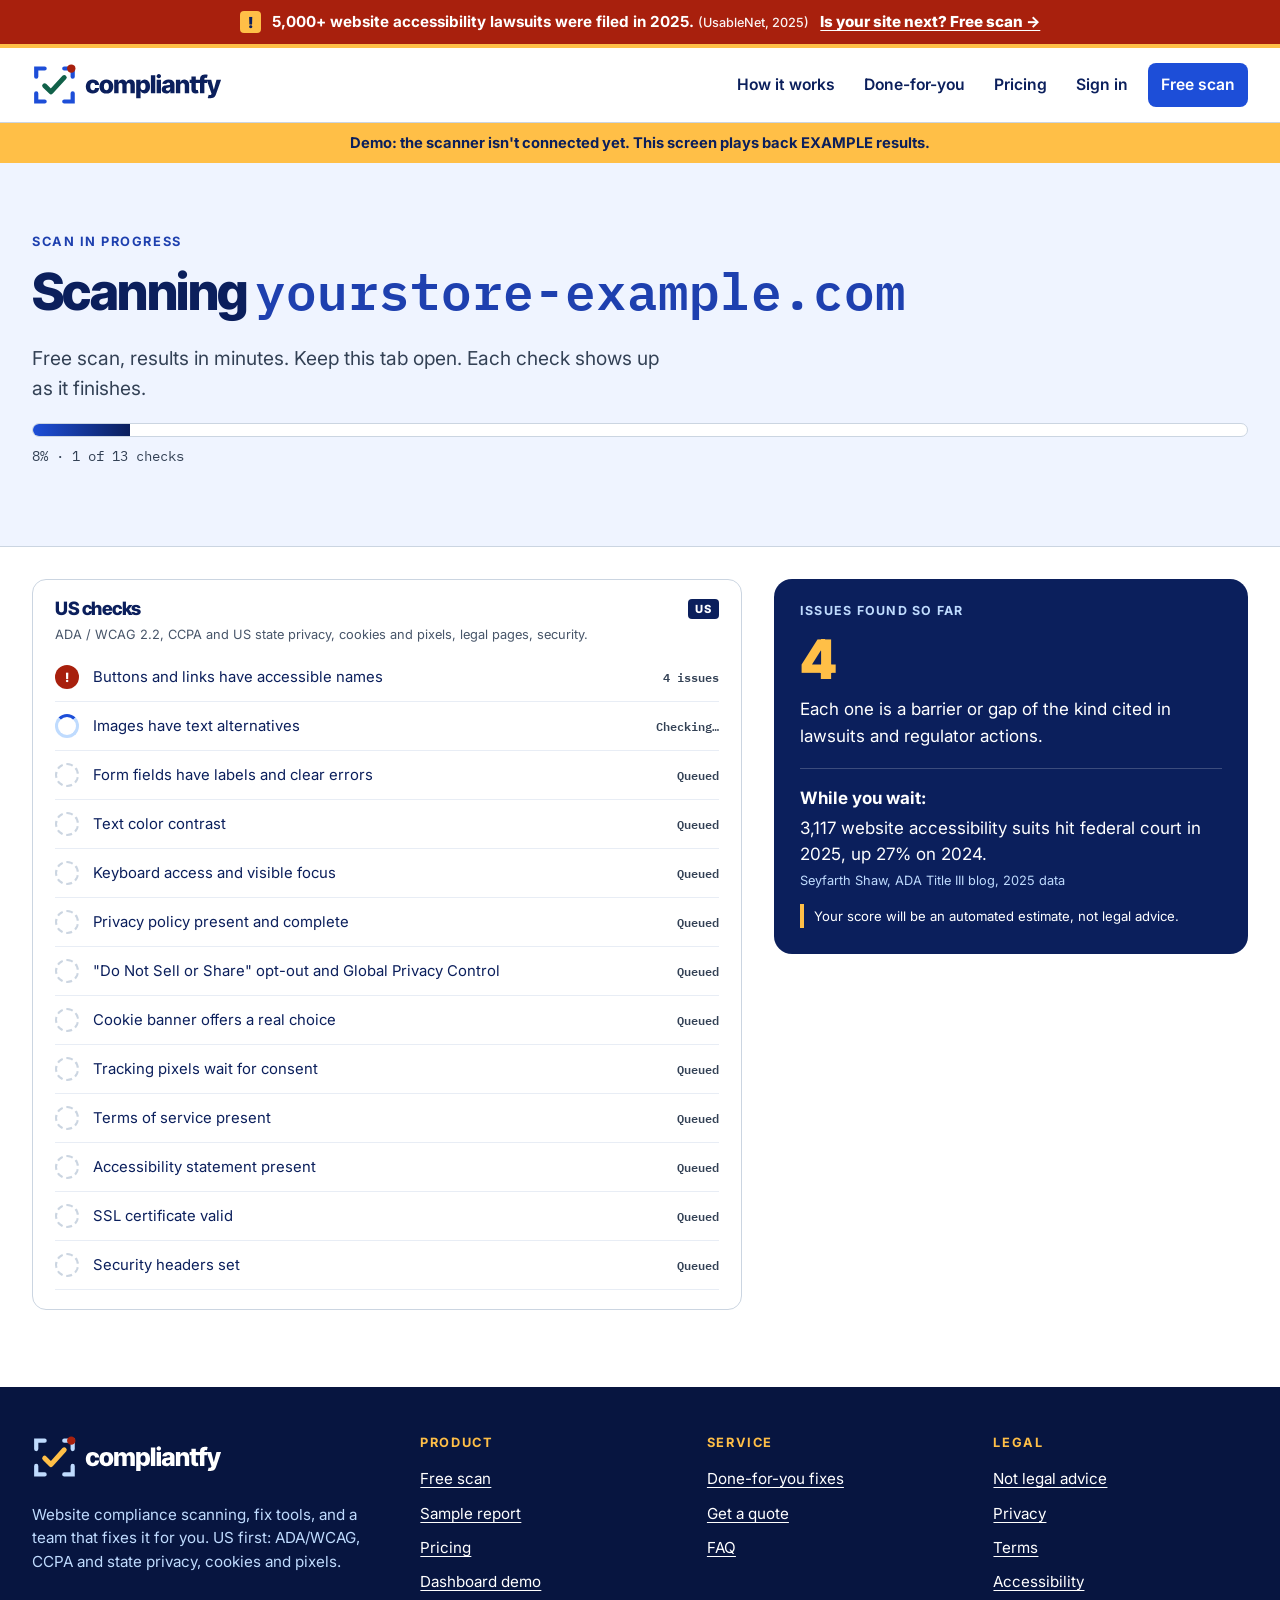
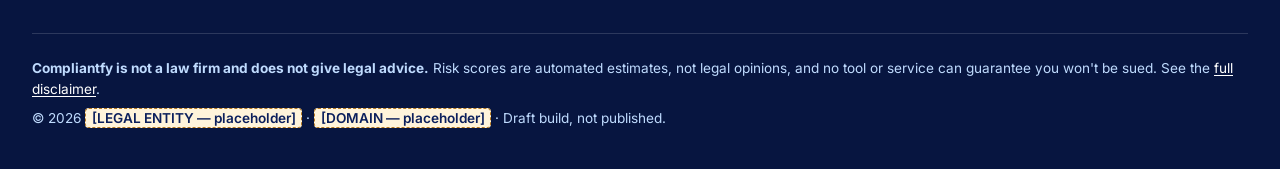
==== scan.html @ 64c3ef95 "Compliantfy preview (noindex draft)" ====
<!doctype html>
<html lang="en"><head>
<meta charset="utf-8"><meta name="viewport" content="width=device-width,initial-scale=1">
<title>Scanning your site · Compliantfy</title>
<meta name="description" content="Your free Compliantfy scan is running.">
<meta name="robots" content="noindex, nofollow"><!-- DRAFT: remove noindex at launch -->
<link rel="icon" href="favicon.svg" type="image/svg+xml"><link rel="icon" href="favicon.ico" sizes="32x32"><link rel="apple-touch-icon" href="assets/img/apple-touch-icon.png">
<meta name="theme-color" content="#0B1F5C">
<link rel="preload" href="assets/fonts/inter-var-latin.woff2" as="font" type="font/woff2" crossorigin>
<link rel="stylesheet" href="assets/css/site.css">
</head>
<body>
<a class="skip" href="#main">Skip to content</a>
<div class="ribbon" role="region" aria-label="Lawsuit alert"><div class="wrap"><span class="ic-alert" aria-hidden="true">!</span><span><strong>5,000+ website accessibility lawsuits were filed in 2025.</strong> <small>(UsableNet, 2025)</small></span><a href="index.html#scan">Is your site next? Free scan →</a></div></div>
<header class="site-header"><div class="wrap hdr">
<a class="brand" href="index.html"><img src="assets/img/logo.svg" alt="Compliantfy home" width="271" height="64"></a>
<button class="nav-toggle" type="button" aria-expanded="false" aria-controls="site-nav"><span class="burger" aria-hidden="true"></span>Menu</button>
<nav class="site-nav" id="site-nav" aria-label="Main"><ul><li><a href="index.html">How it works</a></li><li><a href="done-for-you.html">Done-for-you</a></li><li><a href="pricing.html">Pricing</a></li><li><a href="dashboard.html">Sign in</a></li><li class="cta"><a href="index.html#scan">Free scan</a></li></ul></nav>
</div></header>
<main id="main">
<div class="ex-bar">Demo: the scanner isn't connected yet. This screen plays back EXAMPLE results.</div>
<section class="phero"><div class="wrap">
<span class="eyebrow" id="scan-status">Scan in progress</span>
<h1 id="scan-h" style="font-size:clamp(2rem,1.3rem + 2.6vw,3.2rem)">Scanning <span class="mono" data-r="site" style="color:var(--blue-dark);letter-spacing:0;word-break:break-all">your site</span></h1>
<p class="lead">Free scan, results in minutes. Keep this tab open. Each check shows up as it finishes.</p>
<div class="progress" id="scan-bar" role="progressbar" aria-label="Scan progress" aria-valuemin="0" aria-valuemax="100" aria-valuenow="0"><i></i></div>
<p class="mono" id="scan-pct" style="font-size:.9rem;color:var(--slate)">0%</p>
<p class="vh" id="scan-live" aria-live="polite"></p>
</div></section>
<section class="section" style="padding-top:2rem"><div class="wrap scan-shell">
<div>
<div class="module scan-list" style="margin-top:0"><div class="module-hd"><h2>US checks</h2><span class="region">US</span></div>
<p class="cite" style="margin:.4rem 0 .6rem">ADA / WCAG 2.2, CCPA and US state privacy, cookies and pixels, legal pages, security.</p>
<ul class="runlist" id="us-checks"></ul></div>
<div class="module scan-list" id="eu-module" hidden><div class="module-hd"><h2>EU module</h2><span class="region">EU</span></div>
<p class="cite" style="margin:.4rem 0 .6rem">GDPR consent and notices, European Accessibility Act. Scored separately.</p>
<ul class="runlist" id="eu-checks"></ul></div>
<div class="ok-box" id="scan-done" hidden style="margin-top:1.5rem"><h2 style="font-size:1.4rem;margin:0 0 .4rem">Your report is ready.</h2><p style="margin:0 0 1rem">See your risk score, every issue, and your two ways to fix it.</p><a class="btn btn-danger" href="report.html">View my report</a></div>
</div>
<aside class="side-card" aria-labelledby="found-h">
<h2 id="found-h" class="mini-h" style="color:var(--sky)">Issues found so far</h2>
<div class="big" id="scan-found">0</div>
<p style="margin:.6rem 0 1.2rem">Each one is a barrier or gap of the kind cited in lawsuits and regulator actions.</p>
<hr style="border:0;border-top:1px solid #ffffff33">
<p style="font-weight:700;margin:1rem 0 .2rem">While you wait:</p>
<p style="margin:0 0 .3rem">3,117 website accessibility suits hit federal court in 2025, up 27% on 2024.</p>
<cite class="cite">Seyfarth Shaw, ADA Title III blog, 2025 data</cite>
<p class="disc" style="color:#fff">Your score will be an automated estimate, not legal advice.</p>
</aside>
</div></section>
</main>
<footer class="site-footer"><div class="wrap">
<div class="ft">
<div><img src="assets/img/logo-reverse.svg" alt="Compliantfy" width="190" height="45"><p style="margin-top:1rem">Website compliance scanning, fix tools, and a team that fixes it for you. US first: ADA/WCAG, CCPA and state privacy, cookies and pixels.</p></div>
<div><h2>Product</h2><ul><li><a href="index.html#scan">Free scan</a></li><li><a href="report.html">Sample report</a></li><li><a href="pricing.html">Pricing</a></li><li><a href="dashboard.html">Dashboard demo</a></li></ul></div>
<div><h2>Service</h2><ul><li><a href="done-for-you.html">Done-for-you fixes</a></li><li><a href="quote.html">Get a quote</a></li><li><a href="index.html#faq">FAQ</a></li></ul></div>
<div><h2>Legal</h2><ul><li><a href="disclaimer.html">Not legal advice</a></li><li><a href="privacy.html">Privacy</a></li><li><a href="terms.html">Terms</a></li><li><a href="accessibility.html">Accessibility</a></li></ul></div>
</div>
<div class="ft-legal">
<p><strong>Compliantfy is not a law firm and does not give legal advice.</strong> Risk scores are automated estimates, not legal opinions, and no tool or service can guarantee you won't be sued. See the <a href="disclaimer.html">full disclaimer</a>.</p>
<p>© 2026 <span class="ph">[LEGAL ENTITY — placeholder]</span> · <span class="ph">[DOMAIN — placeholder]</span> · Draft build, not published.</p>
</div></div></footer>
<script src="assets/js/site.js" defer></script>
<script src="data/sample-results.js"></script><script src="assets/js/results.js"></script>
<script>CF.load().then(function(r){r=JSON.parse(JSON.stringify(r));document.querySelectorAll('[data-r=site]').forEach(function(e){e.textContent=CF.site(r);});CF.demoScan(r,{eu:CF.euOn()});});</script>
</body></html>
---- assets/css/site.css ----
/* Compliantfy site styles. Draft v0.1. Fonts self-hosted (SIL OFL 1.1). No external requests. */
@font-face{font-family:"Inter";src:url("../fonts/inter-var-latin.woff2") format("woff2");font-weight:100 900;font-display:swap}
@font-face{font-family:"Inter Tight";src:url("../fonts/intertight-var-latin.woff2") format("woff2");font-weight:100 900;font-display:swap}
@font-face{font-family:"IBM Plex Mono";src:url("../fonts/ibmplexmono-regular-latin.woff2") format("woff2");font-weight:400;font-display:swap}
@font-face{font-family:"IBM Plex Mono";src:url("../fonts/ibmplexmono-semibold-latin.woff2") format("woff2");font-weight:600 700;font-display:swap}
:root{
  --navy:#0B1F5C;--deep:#071540;--blue:#1D4ED8;--blue-dark:#1E40AF;--tint:#EFF4FF;--sky:#BFDBFE;
  --red:#A8200D;--red-dark:#861a0a;--red-tint:#FDECEA;--amber:#FFBF47;--amber-tint:#FFF4DB;--green:#116149;--green-tint:#E7F4EC;
  --slate:#334155;--muted:#475569;--line:#CBD5E1;--soft:#F1F5F9;--white:#fff;
  --head:"Inter Tight","Inter",system-ui,-apple-system,"Segoe UI",Roboto,Arial,sans-serif;
  --body:"Inter",system-ui,-apple-system,"Segoe UI",Roboto,Arial,sans-serif;
  --mono:"IBM Plex Mono",ui-monospace,SFMono-Regular,Menlo,monospace;
  --r:14px;--maxw:80rem;
}
*,*::before,*::after{box-sizing:border-box}
html{-webkit-text-size-adjust:100%;scroll-behavior:smooth}
body{margin:0;font-family:var(--body);font-size:1.0625rem;line-height:1.55;color:var(--navy);background:#fff}
img,svg{max-width:100%;height:auto}
h1,h2,h3,h4{font-family:var(--head);font-weight:800;line-height:1.08;letter-spacing:-.03em;margin:0 0 .5em;color:inherit}
h1{font-size:clamp(2.4rem,1.4rem + 4vw,4.4rem)}
h2{font-size:clamp(1.8rem,1.2rem + 2.2vw,3rem)}
h3{font-size:1.3rem;letter-spacing:-.015em}
p,ul,ol{margin:0 0 1em}
a{color:var(--blue-dark);text-underline-offset:.18em;text-decoration-thickness:.08em}
a:hover{color:var(--navy);text-decoration-thickness:.14em}
:focus-visible{outline:3px solid var(--amber);outline-offset:2px;box-shadow:0 0 0 6px var(--navy);border-radius:6px}
.skip{position:absolute;left:.5rem;top:-5rem;z-index:100;background:var(--navy);color:#fff;padding:.75rem 1rem;border-radius:8px;font-weight:700}
.skip:focus{top:.5rem;color:#fff}
.wrap{width:100%;max-width:var(--maxw);margin:0 auto;padding:0 2rem}
.narrow{max-width:48rem}
.vh{position:absolute!important;width:1px;height:1px;padding:0;margin:-1px;overflow:hidden;clip:rect(0 0 0 0);white-space:nowrap;border:0}
.mono{font-family:var(--mono)}
.eyebrow{display:inline-block;font:700 .8rem/1.2 var(--body);letter-spacing:.12em;text-transform:uppercase;color:var(--blue-dark);margin-bottom:.8rem}
.lead{font-size:1.2rem;color:var(--slate);max-width:40rem}
.cite,cite{display:block;font-style:normal;font-size:.8rem;line-height:1.4;color:var(--muted)}
.ex-badge{display:inline-block;background:var(--amber);color:var(--navy);font:800 .7rem/1 var(--body);letter-spacing:.08em;padding:.3rem .5rem;border-radius:4px;text-transform:uppercase;vertical-align:middle}
.ph{background:var(--amber-tint);border:1px dashed #b7791f;color:var(--navy);padding:.05rem .35rem;border-radius:4px;font-weight:600}
.disc{font-size:.82rem;color:var(--slate);border-left:4px solid var(--amber);padding:.1rem 0 .1rem .65rem;margin:.9rem 0 0}
.ic-alert{display:inline-grid;place-items:center;width:1.4em;height:1.4em;border-radius:4px;background:var(--amber);color:var(--navy);font-weight:900;font-family:var(--head);flex:none}
/* Ribbon */
.ribbon{background:var(--red);color:#fff;border-bottom:4px solid var(--amber)}
.ribbon .wrap{display:flex;align-items:center;justify-content:center;gap:.7rem;min-height:44px;padding-top:.45rem;padding-bottom:.45rem;font-weight:600;font-size:.95rem;text-align:center;flex-wrap:wrap}
.ribbon a{color:#fff;font-weight:800}
.ribbon a:hover{color:var(--amber)}
.ribbon small{opacity:.95;font-weight:500}
/* Header (not sticky: never obscures focus, WCAG 2.4.11) */
.site-header{background:#fff;border-bottom:1px solid var(--line)}
.hdr{display:flex;align-items:center;justify-content:space-between;gap:1rem;min-height:74px;flex-wrap:wrap}
.brand{display:inline-flex;align-items:center;min-height:44px}
.brand img{display:block;width:190px;height:auto}
.nav-toggle{display:none}
.site-nav ul{display:flex;align-items:center;gap:.2rem;list-style:none;margin:0;padding:0}
.site-nav a{display:inline-flex;align-items:center;min-height:44px;padding:.5rem .8rem;border-radius:8px;color:var(--navy);text-decoration:none;font-weight:600;font-size:.98rem}
.site-nav a:hover{background:var(--tint)}
.site-nav a[aria-current="page"]{text-decoration:underline;text-decoration-thickness:3px;text-underline-offset:.4em;color:var(--blue-dark)}
.site-nav .cta a{background:var(--blue);color:#fff;margin-left:.3rem}
.site-nav .cta a:hover{background:var(--blue-dark)}
/* Buttons */
.btn{display:inline-flex;align-items:center;justify-content:center;gap:.5rem;min-height:48px;padding:.75rem 1.3rem;border-radius:10px;font:700 1.02rem/1.2 var(--body);text-decoration:none;border:2px solid transparent;cursor:pointer}
.btn-primary{background:var(--blue);color:#fff}.btn-primary:hover{background:var(--blue-dark);color:#fff}
.btn-danger{background:var(--red);color:#fff}.btn-danger:hover{background:var(--red-dark);color:#fff}
.btn-dark{background:var(--navy);color:#fff}.btn-dark:hover{background:var(--deep);color:#fff}
.btn-outline{background:#fff;color:var(--blue-dark);border-color:var(--blue)}.btn-outline:hover{background:var(--tint);color:var(--navy)}
.btn-light{background:#fff;color:var(--navy)}.btn-light:hover{background:var(--sky);color:var(--navy)}
.btn-ghost{background:transparent;color:#fff;border-color:#fff}.btn-ghost:hover{background:#ffffff1f;color:#fff}
.btn[disabled],.btn[aria-disabled="true"]{opacity:.6;cursor:not-allowed}
.btn-row{display:flex;flex-wrap:wrap;gap:.75rem;margin-top:1.4rem}
/* Sections */
.section{padding:clamp(3rem,6vw,5.5rem) 0}
.section-tint{background:var(--tint)}.section-soft{background:var(--soft)}
.section-navy{background:var(--navy);color:#fff}.section-navy .eyebrow{color:var(--amber)}.section-navy .lead{color:var(--sky)}.section-navy cite,.section-navy .cite{color:var(--sky)}
.section-deep{background:var(--deep);color:#fff}
.sec-head{max-width:46rem;margin-bottom:2.2rem}
/* Hero */
.hero{background:radial-gradient(60rem 30rem at 85% 0%,#dbe6ff 0,transparent 60%),var(--tint);padding:clamp(2.5rem,5vw,4.5rem) 0 clamp(3rem,5vw,4.5rem)}
.hero-grid{display:grid;grid-template-columns:1fr 1.05fr;gap:3.5rem;align-items:center}
.pill{display:inline-flex;align-items:center;gap:.5rem;background:#fff;border:1px solid var(--line);border-radius:999px;padding:.35rem .9rem .35rem .4rem;font-size:.9rem;font-weight:600;color:var(--slate)}
.pill b{background:var(--red);color:#fff;border-radius:999px;padding:.12rem .6rem;font-size:.8rem}
.hero h1{margin:1.1rem 0 1.1rem}
.hl-red{color:var(--red)}
/* Scan form */
.scan-form{max-width:38rem}
.scan-box{display:flex;background:#fff;border:2px solid var(--navy);border-radius:14px;padding:.45rem;gap:.45rem;box-shadow:0 20px 40px -20px #0b1f5c55}
.scan-box:focus-within{border-color:var(--blue);box-shadow:0 0 0 4px var(--sky),0 20px 40px -20px #0b1f5c55}
.scan-box .pre{display:flex;align-items:center;padding-left:.8rem;color:var(--muted);font:600 1rem var(--mono)}
.scan-box input{flex:1;min-width:0;border:0;font:600 1.1rem var(--mono);color:var(--navy);padding:.85rem .3rem;background:transparent}
.scan-box input:focus{outline:none}
.scan-box input::placeholder{color:var(--muted)}
.scan-box .btn{min-height:52px}
.scan-meta{display:flex;flex-wrap:wrap;align-items:center;gap:.6rem 1.4rem;margin-top:.9rem;font-size:.95rem;color:var(--slate)}
.scan-meta strong{color:var(--navy)}
.field-err{color:var(--red);font-weight:700;margin:.5rem 0 0;font-size:.95rem}
.switch{display:inline-flex;align-items:center;gap:.6rem;cursor:pointer;font-weight:600;color:var(--navy);min-height:44px}
.switch input{appearance:none;-webkit-appearance:none;width:46px;height:26px;border-radius:999px;background:var(--line);border:2px solid var(--slate);position:relative;cursor:pointer;margin:0;flex:none}
.switch input::after{content:"";position:absolute;top:2px;left:2px;width:18px;height:18px;border-radius:50%;background:#fff;box-shadow:0 1px 2px #0005;transition:left .15s}
.switch input:checked{background:var(--blue);border-color:var(--blue-dark)}
.switch input:checked::after{left:22px}
.switch .tag{font:700 .7rem var(--body);background:var(--navy);color:#fff;padding:.15rem .4rem;border-radius:4px}
.checks{display:flex;flex-wrap:wrap;gap:.35rem 1rem;margin:1rem 0 0;padding:0;list-style:none;color:var(--slate);font-size:.92rem;font-weight:600}
.checks li::before{content:"✓ ";color:var(--green);font-weight:800}
/* App window (hero product preview) */
.app{background:#fff;border:1px solid var(--line);border-radius:18px;box-shadow:0 40px 80px -30px #0b1f5c66;overflow:hidden}
.app-bar{display:flex;align-items:center;gap:.4rem;padding:.7rem 1rem;border-bottom:1px solid var(--line);background:#f8fafc}
.app-bar .dot{width:11px;height:11px;border-radius:50%;background:var(--line)}
.app-bar .url{margin-left:.8rem;flex:1;min-width:0;overflow:hidden;text-overflow:ellipsis;white-space:nowrap;background:#fff;border:1px solid var(--line);border-radius:8px;padding:.3rem .7rem;font:500 .85rem var(--mono);color:var(--slate)}
.app-body{display:grid;grid-template-columns:.9fr 1.1fr}
.app-col{padding:1.4rem}
.app-col+.app-col{border-left:1px solid var(--line)}
.app h2.mini-h,.mini-h{font:700 .78rem/1.2 var(--body);text-transform:uppercase;letter-spacing:.1em;color:var(--slate);margin:0 0 .8rem}
.ring{position:relative;width:170px;margin:0 auto}
.ring .n{position:absolute;inset:0;display:flex;flex-direction:column;align-items:center;justify-content:center;font:800 3rem/1 var(--head);color:var(--red)}
.ring .n small{font:600 .85rem var(--body);color:var(--slate);margin-top:.3rem}
.lvl{display:inline-block;font-weight:800;border-radius:999px;padding:.25rem .8rem;font-size:.85rem;border:1px solid}
.lvl-critical,.lvl-high{background:var(--red-tint);color:var(--red);border-color:var(--red)}
.lvl-elevated{background:var(--amber-tint);color:#7a4b00;border-color:#b7791f}
.lvl-low{background:var(--green-tint);color:var(--green);border-color:var(--green)}
.cats{margin:1rem 0 0;padding:0;list-style:none;font-size:.9rem}
.cats li{display:flex;justify-content:space-between;gap:.5rem;padding:.4rem 0;border-bottom:1px dashed var(--line)}
.cats b{color:var(--red)}.cats b.ok{color:var(--green)}.cats b.warn{color:#7a4b00}
.runlist{list-style:none;margin:0;padding:0}
.runlist li{display:grid;grid-template-columns:28px 1fr auto;gap:.6rem;align-items:center;padding:.55rem 0;border-bottom:1px solid #e8edf5;font-size:.93rem}
.st{width:24px;height:24px;border-radius:50%;display:grid;place-items:center;font:800 .8rem var(--head);color:#fff}
.st-fail{background:var(--red)}.st-pass{background:var(--green)}.st-warn{background:var(--amber);color:var(--navy)}
.st-queued{background:#fff;border:2px dashed var(--line)}
.st-running{background:#fff;border:3px solid var(--sky);border-top-color:var(--blue);animation:spin 1s linear infinite}
.st-skipped{background:var(--soft);color:var(--muted);border:1px solid var(--line)}
@keyframes spin{to{transform:rotate(360deg)}}
.tag-std{font:600 .72rem var(--mono);color:var(--slate);white-space:nowrap}
.why{margin-top:1rem;background:var(--tint);border-left:4px solid var(--red);border-radius:8px;padding:.8rem 1rem;font-size:.9rem}
.why b{display:block;color:var(--red)}
.paths{display:grid;grid-template-columns:1fr 1fr;border-top:1px solid var(--line)}
.paths a{padding:1rem 1.2rem;text-decoration:none;font-weight:700;display:flex;justify-content:space-between;min-height:48px;align-items:center}
.paths a:first-child{color:var(--blue-dark);border-right:1px solid var(--line)}
.paths a:last-child{background:var(--navy);color:#fff}
.paths a:hover{text-decoration:underline}
/* Red stat band (A) */
.redband{background:var(--red);color:#fff;border-top:6px solid var(--amber)}
.redband .wrap{display:grid;grid-template-columns:1.35fr 1fr 1fr;gap:0;align-items:stretch}
.rb{padding:2.2rem 2rem 2.2rem 0}
.rb+.rb{padding-left:2rem;border-left:2px solid #ffffff59}
.rb .big{display:block;font:900 clamp(4.5rem,3rem + 6vw,8.5rem)/.9 var(--head);letter-spacing:-.05em}
.rb .num{display:block;font:900 clamp(2.6rem,2rem + 2vw,3.6rem)/1 var(--head);letter-spacing:-.03em}
.rb p{margin:.6rem 0 .4rem;font-weight:700;font-size:1.1rem;max-width:30rem}
.rb cite{color:#fff;opacity:1;font-size:.82rem}
.rb sup a,.foot-ref{color:#fff}
/* Steps */
.steps{display:grid;grid-template-columns:repeat(3,1fr);gap:1.5rem;counter-reset:s;list-style:none;padding:0;margin:0}
.steps li{background:#fff;border:1px solid var(--line);border-radius:var(--r);padding:1.6rem;position:relative}
.steps li::before{counter-increment:s;content:counter(s);display:grid;place-items:center;width:44px;height:44px;border-radius:12px;background:var(--navy);color:#fff;font:800 1.2rem var(--head);margin-bottom:1rem}
.steps li:nth-child(2)::before{background:var(--red)}
.steps li:nth-child(3)::before{background:var(--green)}
/* Report teaser / exposure notice (A styling) */
.notice{background:#fff;color:var(--navy);border:3px solid var(--navy);box-shadow:12px 12px 0 var(--red);border-radius:4px}
.notice-hd{background:var(--navy);color:#fff;padding:.8rem 1.1rem;display:flex;justify-content:space-between;align-items:center;gap:1rem;font:800 .8rem var(--body);letter-spacing:.1em;text-transform:uppercase}
.notice-bd{padding:1.3rem}
.sev{display:inline-block;flex:none;font:800 .68rem/1 var(--body);padding:.3rem .45rem;text-transform:uppercase;letter-spacing:.06em;border-radius:3px}
.sev-critical{background:var(--red);color:#fff}.sev-high{background:var(--amber);color:var(--navy)}
.sev-medium{background:var(--sky);color:var(--navy)}.sev-low{background:var(--soft);color:var(--slate);border:1px solid var(--line)}
.teaser-grid{display:grid;grid-template-columns:1fr 1fr;gap:3rem;align-items:center}
.issue-lines{list-style:none;margin:1rem 0 0;padding:0;border-top:2px solid var(--navy)}
.issue-lines li{display:flex;gap:.7rem;align-items:baseline;padding:.65rem 0;border-bottom:1px solid var(--line)}
.blur{filter:blur(4px);user-select:none}
/* Industries */
.inds{display:grid;grid-template-columns:repeat(5,1fr);gap:1rem}
.ind{background:#fff;border:2px solid var(--navy);border-radius:var(--r);padding:1.3rem}
.ind .pct{display:block;font:900 2.6rem/1 var(--head);color:var(--red);letter-spacing:-.03em}
.ind .pct.na{font-size:1.25rem;color:var(--slate);line-height:1.2;padding:.4rem 0}
.ind h3{font-size:1.1rem;margin:.5rem 0 .3rem}
.ind p{font-size:.9rem;color:var(--slate);margin:0}
/* Ticker (C) */
.ticker{background:#000c2e;border-block:1px solid #ffffff26;display:flex;align-items:stretch}
.ticker-track{overflow:hidden;flex:1;min-width:0}
.ticker-inner{display:inline-flex;white-space:nowrap;animation:tick 70s linear infinite;font:500 .9rem var(--mono);color:var(--sky);padding:.75rem 0}
.ticker[data-paused="true"] .ticker-inner{animation-play-state:paused}
.ticker-inner span{padding:0 1.6rem}.ticker-inner b{color:var(--amber)}
.ticker-inner i{font-style:normal;color:#fff;background:var(--red);padding:.05rem .35rem;margin-right:.5rem;font-weight:600}
.ticker-btn{flex:none;background:var(--navy);color:#fff;border:0;border-left:1px solid #ffffff33;font:600 .85rem var(--body);padding:0 1rem;min-width:44px;min-height:44px;cursor:pointer}
@keyframes tick{to{transform:translateX(-50%)}}
/* Charts (C) */
.charts{display:grid;grid-template-columns:1.1fr .9fr;gap:1.5rem}
.panel{background:var(--navy);border:1px solid #ffffff33;border-radius:var(--r);padding:1.5rem}
.panel h3{font:600 .82rem var(--mono);letter-spacing:.06em;text-transform:uppercase;color:var(--sky);margin:0 0 1rem;display:flex;justify-content:space-between;gap:1rem}
.bars{display:flex;align-items:flex-end;gap:.5rem;height:230px;border-bottom:1px solid #ffffff66;padding-top:1.6rem}
.bars .b{flex:1;display:flex;flex-direction:column;justify-content:flex-end;align-items:stretch;height:100%;text-align:center;font:600 .72rem var(--mono);color:#fff}
.bars .b i{display:block;background:var(--sky);border-radius:3px 3px 0 0;margin-top:.3rem}
.bars .b.hot i{background:var(--amber)}.bars .b.now i{background:#ff6b57}
.bars-x{display:flex;gap:.5rem;font:500 .72rem var(--mono);color:var(--sky);margin-top:.4rem}.bars-x span{flex:1;text-align:center}
.panel .cite{color:var(--sky);margin-top:.9rem;font-family:var(--mono);font-size:.75rem}
.facts{display:grid;grid-template-columns:repeat(4,1fr);gap:0;margin-top:2rem;border-top:1px solid #ffffff33}
.fact{padding:1.5rem 1.4rem 1.5rem 0}.fact+.fact{padding-left:1.4rem;border-left:1px solid #ffffff33}
.fact b{font:700 2.3rem/1 var(--mono);display:block}.fact b em{font-style:normal;color:var(--amber)}
.fact p{margin:.5rem 0 .3rem}.fact cite{color:var(--sky);font-family:var(--mono);font-size:.75rem}
.counter-slot{margin-top:2rem;display:grid;grid-template-columns:auto 1fr auto;gap:1.5rem;align-items:center;border:2px dashed var(--amber);border-radius:var(--r);padding:1.3rem 1.5rem;background:#ffffff0d}
.counter-slot .val{font:700 2.4rem/1 var(--mono);color:var(--amber)}
.counter-slot .lbl{font-weight:700}
.counter-slot .upd{font:600 .8rem var(--mono);color:var(--navy);background:var(--amber);padding:.3rem .6rem;border-radius:4px;white-space:nowrap}
/* Compare */
.compare{display:grid;grid-template-columns:1fr 1fr;gap:1.5rem}
.card{background:#fff;border:1px solid var(--line);border-radius:18px;padding:1.8rem}
.card.dark{background:var(--navy);color:#fff;border-color:var(--navy)}
.card .k{font:800 .78rem var(--body);letter-spacing:.12em;text-transform:uppercase;color:var(--blue-dark)}
.card.dark .k{color:var(--amber)}
.card h3{font-size:1.6rem;margin:.4rem 0 .6rem}
.card ul{padding-left:0;list-style:none;margin:1rem 0 0}
.card li{padding:.45rem 0 .45rem 1.8rem;position:relative;border-top:1px solid var(--line)}
.card.dark li{border-color:#ffffff2e}
.card li::before{content:"✓";position:absolute;left:0;top:.45rem;color:var(--green);font-weight:900}
.card.dark li::before{color:var(--amber)}
.card .best{font-size:.95rem;color:var(--slate);margin-top:1rem}.card.dark .best{color:var(--sky)}
table.cmp{width:100%;border-collapse:collapse;margin-top:2rem;font-size:.95rem;background:#fff}
table.cmp th,table.cmp td{padding:.8rem 1rem;border-bottom:1px solid var(--line);text-align:left;vertical-align:top}
table.cmp thead th{background:var(--navy);color:#fff;font-size:.85rem;letter-spacing:.04em}
table.cmp tbody th{font-weight:600}
.yes{color:var(--green);font-weight:800}.no{color:var(--muted)}
.tbl-wrap{overflow-x:auto;border:1px solid var(--line);border-radius:var(--r)}
.tbl-wrap table{margin:0}
/* Pricing */
.tiers{display:grid;grid-template-columns:repeat(4,1fr);gap:1rem}
.tier{background:#fff;border:1px solid var(--line);border-radius:18px;padding:1.5rem;display:flex;flex-direction:column}
.tier.feat{border:3px solid var(--blue);position:relative}
.tier .badge{position:absolute;top:-.85rem;left:1.2rem;background:var(--blue);color:#fff;font:800 .72rem var(--body);padding:.3rem .6rem;border-radius:999px;letter-spacing:.06em;text-transform:uppercase}
.tier h3{margin:0 0 .3rem}
.price{font:800 2.2rem/1 var(--head);margin:.8rem 0 .2rem;letter-spacing:-.03em}
.price small{font:600 .9rem var(--body);color:var(--slate)}
.tier ul{list-style:none;padding:0;margin:1rem 0 1.2rem;flex:1}
.tier li{padding:.4rem 0 .4rem 1.6rem;position:relative;font-size:.95rem;border-top:1px solid var(--soft)}
.tier li::before{content:"✓";position:absolute;left:0;color:var(--green);font-weight:900}
.tier .btn{width:100%}
.ph-note{display:inline-block;margin-top:.2rem;font:700 .72rem var(--body);color:#7a4b00;background:var(--amber-tint);border:1px dashed #b7791f;padding:.15rem .4rem;border-radius:4px}
.pkgs{display:grid;grid-template-columns:repeat(3,1fr);gap:1rem}
.pkg{background:var(--navy);color:#fff;border-radius:18px;padding:1.6rem;display:flex;flex-direction:column}
.pkg .price small{color:var(--sky)}
.pkg ul{list-style:none;padding:0;margin:1rem 0 1.2rem;flex:1}
.pkg li{padding:.4rem 0 .4rem 1.6rem;position:relative;border-top:1px solid #ffffff2e;font-size:.95rem}
.pkg li::before{content:"✓";position:absolute;left:0;color:var(--amber);font-weight:900}
.pkg .ph-note{color:var(--navy);background:var(--amber);border-color:var(--amber)}
/* FAQ */
.faq details{border-bottom:1px solid var(--line)}
.faq summary{cursor:pointer;list-style:none;padding:1.1rem 2.5rem 1.1rem 0;font:700 1.1rem var(--head);position:relative;min-height:44px}
.faq summary::-webkit-details-marker{display:none}
.faq summary::after{content:"+";position:absolute;right:.4rem;top:.9rem;font-size:1.5rem;color:var(--blue-dark)}
.faq details[open] summary::after{content:"−"}
.faq details p{color:var(--slate);max-width:46rem}
/* Final CTA */
.final{background:var(--navy);color:#fff;text-align:center;padding:clamp(3rem,6vw,5rem) 0;border-top:6px solid var(--red)}
.final .scan-form{margin:1.6rem auto 0;text-align:left}
.final .scan-meta,.final .switch{color:#fff}
.final .scan-meta strong{color:#fff}
.final .switch input{border-color:#fff}
/* Footer */
.site-footer{background:var(--deep);color:var(--sky);padding:3rem 0 2rem;font-size:.95rem}
.site-footer a{color:#fff}
.ft{display:grid;grid-template-columns:1.4fr 1fr 1fr 1fr;gap:2rem}
.ft h2{font:700 .8rem var(--body);letter-spacing:.12em;text-transform:uppercase;color:var(--amber);margin:0 0 .8rem}
.ft ul{list-style:none;margin:0;padding:0}.ft li{margin:.15rem 0}
.ft li a{display:inline-flex;min-height:32px;align-items:center}
.ft-legal{border-top:1px solid #ffffff26;margin-top:2rem;padding-top:1.5rem;font-size:.85rem;color:var(--sky)}
.ft-legal p{margin:0 0 .5rem}
.site-footer .ph{color:var(--navy)}
/* Page hero (inner pages) */
.phero{background:var(--tint);padding:clamp(2.5rem,5vw,4rem) 0;border-bottom:1px solid var(--line)}
.phero.dark{background:var(--navy);color:#fff;border-bottom:6px solid var(--red)}
.phero.dark .lead{color:var(--sky)}.phero.dark .eyebrow{color:var(--amber)}
/* Forms */
.form-card{background:#fff;border:1px solid var(--line);border-radius:18px;padding:clamp(1.3rem,3vw,2.2rem)}
.fld{margin-bottom:1.2rem}
.fld label,.fld legend{display:block;font-weight:700;margin-bottom:.35rem}
.fld .hint{display:block;font-size:.88rem;color:var(--slate);margin:-.15rem 0 .4rem}
.fld input[type=text],.fld input[type=email],.fld input[type=url],.fld input[type=tel],.fld select,.fld textarea{width:100%;font:500 1rem var(--body);color:var(--navy);background:#fff;border:2px solid var(--slate);border-radius:10px;padding:.75rem .85rem;min-height:48px}
.fld textarea{min-height:120px}
.fld input:focus,.fld select:focus,.fld textarea:focus{border-color:var(--blue)}
.fld[aria-invalid="true"] input,.fld input[aria-invalid="true"]{border-color:var(--red)}
fieldset{border:0;padding:0;margin:0 0 1.2rem;min-width:0}
.opts{display:grid;grid-template-columns:repeat(2,1fr);gap:.6rem}
.opt{display:flex;gap:.7rem;align-items:flex-start;border:2px solid var(--line);border-radius:12px;padding:.8rem .9rem;cursor:pointer;min-height:48px;font-weight:600}
.opt:hover{border-color:var(--blue)}
.opt input{width:20px;height:20px;margin:.15rem 0 0;accent-color:var(--blue);flex:none}
.opt:has(input:checked){border-color:var(--blue);background:var(--tint)}
.opt small{display:block;font-weight:500;color:var(--slate)}
.stepper{display:flex;gap:.5rem;list-style:none;padding:0;margin:0 0 1.8rem;flex-wrap:wrap}
.stepper li{flex:1;min-width:8rem;border-top:5px solid var(--line);padding-top:.5rem;font-weight:700;color:var(--slate);font-size:.92rem}
.stepper li[aria-current="step"]{border-color:var(--blue);color:var(--navy)}
.stepper li.done{border-color:var(--green);color:var(--green)}
.note-box{background:var(--amber-tint);border:1px solid #b7791f;border-radius:12px;padding:1rem 1.2rem;font-size:.95rem}
.ok-box{background:var(--green-tint);border:2px solid var(--green);border-radius:12px;padding:1.2rem}
.err-sum{background:var(--red-tint);border:2px solid var(--red);border-radius:12px;padding:1rem 1.2rem;margin-bottom:1rem}
.err-sum a{color:var(--red);font-weight:700}
.err{color:var(--red);font-weight:700;font-size:.92rem;margin:.35rem 0 0}
/* Scan progress page */
.scan-shell{display:grid;grid-template-columns:1.2fr .8fr;gap:2rem;align-items:start}
.progress{height:14px;background:#fff;border:1px solid var(--line);border-radius:999px;overflow:hidden;margin:1rem 0 .5rem}
.progress i{display:block;height:100%;width:0;background:linear-gradient(90deg,var(--blue),var(--navy));transition:width .4s}
.scan-list .runlist li{padding:.75rem 0}
.module{border:1px solid var(--line);border-radius:var(--r);padding:1.2rem 1.4rem;margin-top:1.5rem;background:#fff}
.module-hd{display:flex;justify-content:space-between;align-items:center;gap:1rem;flex-wrap:wrap}
.module-hd h2,.module-hd h3{margin:0;font-size:1.15rem}
.region{font:800 .7rem var(--body);background:var(--navy);color:#fff;padding:.2rem .45rem;border-radius:4px;letter-spacing:.06em}
.side-card{background:var(--navy);color:#fff;border-radius:18px;padding:1.6rem}
.side-card .cite{color:var(--sky)}
.side-card .big{font:900 3.4rem/1 var(--head);color:var(--amber);letter-spacing:-.04em}
/* Report */
.rep-hero{background:var(--navy);color:#fff;padding:2.5rem 0 3rem;border-bottom:6px solid var(--red)}
.rep-grid{display:grid;grid-template-columns:auto 1fr;gap:2.5rem;align-items:center}
.scorecard{background:#fff;color:var(--navy);border:3px solid #fff;box-shadow:12px 12px 0 var(--red);border-radius:4px;min-width:300px}
.scorecard .notice-hd{background:var(--red)}
.score-num{font:900 6rem/1 var(--head);letter-spacing:-.05em;color:var(--red)}
.score-num small{font-size:1.6rem;color:var(--slate);letter-spacing:0}
.exp-meter{display:grid;grid-template-columns:repeat(4,1fr);gap:4px;margin:.8rem 0 .4rem}
.exp-meter span{height:10px;border-radius:2px;background:var(--soft);border:1px solid var(--line)}
.exp-meter span.on.l1{background:var(--green);border-color:var(--green)}.exp-meter span.on.l2{background:var(--amber);border-color:#b7791f}
.exp-meter span.on.l3{background:#d9480f;border-color:#d9480f}.exp-meter span.on.l4{background:var(--red);border-color:var(--red)}
.exp-labels{display:grid;grid-template-columns:repeat(4,1fr);font:600 .7rem var(--body);color:var(--slate);text-transform:uppercase;letter-spacing:.04em}
.exp-labels .cur{color:var(--red);font-weight:900}
.rep-meta{color:var(--sky);font-family:var(--mono);font-size:.9rem}
.rep-h1{color:#fff;font-size:clamp(2rem,1.3rem + 2.6vw,3.3rem)}
.rep-h1 em{font-style:normal;background:var(--red);padding:0 .15em;-webkit-box-decoration-break:clone;box-decoration-break:clone}
.sevrow{display:flex;flex-wrap:wrap;gap:.6rem;margin-top:1.2rem}
.sevchip{background:#ffffff14;border:1px solid #ffffff40;border-radius:10px;padding:.55rem .85rem;font-weight:700}
.sevchip b{font:800 1.4rem/1 var(--head);margin-right:.35rem}
.sevchip.c b{color:#ff8a78}.sevchip.h b{color:var(--amber)}.sevchip.m b{color:var(--sky)}.sevchip.l b{color:#fff}
.catgrid{display:grid;grid-template-columns:repeat(5,1fr);gap:.8rem}
.catcard{background:#fff;border:1px solid var(--line);border-top:6px solid var(--red);border-radius:12px;padding:1rem}
.catcard.warn{border-top-color:var(--amber)}.catcard.pass{border-top-color:var(--green)}
.catcard .n{font:900 2.2rem/1 var(--head);letter-spacing:-.03em}
.catcard p{margin:.3rem 0 0;font-size:.9rem;font-weight:600}
.catcard .s{font:700 .75rem var(--body);text-transform:uppercase;letter-spacing:.06em}
.catcard .s.fail{color:var(--red)}.catcard .s.warn{color:#7a4b00}.catcard .s.pass{color:var(--green)}
.issue{background:#fff;border:1px solid var(--line);border-left:6px solid var(--red);border-radius:12px;padding:1.3rem 1.4rem;margin-bottom:1rem}
.issue.sv-high{border-left-color:var(--amber)}.issue.sv-medium{border-left-color:var(--blue)}.issue.sv-low{border-left-color:var(--line)}
.issue-hd{display:flex;gap:.8rem;align-items:flex-start;justify-content:space-between;flex-wrap:wrap}
.issue h3{font-size:1.2rem;margin:.5rem 0 .4rem}
.issue dl{display:grid;grid-template-columns:repeat(3,1fr);gap:1rem;margin:1rem 0 0}
.issue dt{font:800 .75rem var(--body);text-transform:uppercase;letter-spacing:.08em;color:var(--slate);margin-bottom:.2rem}
.issue dt.r{color:var(--red)}
.issue dd{margin:0;font-size:.95rem}
.issue .meta{font:500 .82rem var(--mono);color:var(--slate);margin-top:.8rem}
.locked-wrap{position:relative}
.locked-list{filter:blur(5px);pointer-events:none;user-select:none}
.gate{position:absolute;inset:0;display:flex;align-items:center;justify-content:center;padding:1rem;background:linear-gradient(180deg,#ffffff00,#ffffffcc 25%)}
.gate .form-card{max-width:34rem;width:100%;box-shadow:0 30px 60px -20px #0b1f5c55;border:2px solid var(--navy)}
.gate-row{display:flex;gap:.5rem}
.gate-row input{flex:1;min-width:0}
.twopaths{display:grid;grid-template-columns:1fr 1fr;gap:1.5rem}
.rec{display:inline-block;background:var(--amber);color:var(--navy);font:800 .72rem var(--body);padding:.3rem .6rem;border-radius:999px;letter-spacing:.06em;text-transform:uppercase;margin-bottom:.6rem}
.ex-bar{background:var(--amber);color:var(--navy);font-weight:700;text-align:center;padding:.55rem 1rem;font-size:.92rem}
/* Dashboard */
.app-shell{display:grid;grid-template-columns:250px 1fr;min-height:100vh;background:var(--soft)}
.side{background:var(--navy);color:#fff;padding:1.2rem;display:flex;flex-direction:column;gap:1rem}
.side .brand img{width:170px}
.side nav ul{list-style:none;margin:0;padding:0}
.side nav a{display:flex;align-items:center;gap:.6rem;color:#fff;text-decoration:none;padding:.6rem .8rem;border-radius:8px;min-height:44px;font-weight:600}
.side nav a:hover{background:#ffffff1a}
.side nav a[aria-current="page"]{background:var(--blue)}
.side .acct{margin-top:auto;font-size:.88rem;color:var(--sky);border-top:1px solid #ffffff26;padding-top:1rem}
.main{padding:1.6rem 2rem 3rem;min-width:0}
.topbar{display:flex;justify-content:space-between;align-items:center;gap:1rem;flex-wrap:wrap;margin-bottom:1.4rem}
.topbar h1{font-size:2rem;margin:0}
.kpis{display:grid;grid-template-columns:repeat(4,1fr);gap:1rem;margin-bottom:1rem}
.kpi{background:#fff;border:1px solid var(--line);border-radius:14px;padding:1.1rem 1.2rem}
.kpi .v{font:800 2.1rem/1 var(--head);letter-spacing:-.03em;margin:.3rem 0}
.kpi .d{font-size:.85rem;color:var(--slate)}
.kpi .up{color:var(--green);font-weight:700}.kpi .bad{color:var(--red);font-weight:700}
.dgrid{display:grid;grid-template-columns:1.5fr 1fr;gap:1rem}
.box{background:#fff;border:1px solid var(--line);border-radius:14px;padding:1.2rem 1.3rem;min-width:0}
.box h2{font-size:1.1rem;margin:0 0 .9rem;display:flex;justify-content:space-between;align-items:center;gap:.5rem;letter-spacing:-.01em}
.box h2 a{font:600 .88rem var(--body)}
.dtable{width:100%;border-collapse:collapse;font-size:.92rem}
.dtable th,.dtable td{text-align:left;padding:.65rem .5rem;border-bottom:1px solid var(--soft);vertical-align:middle}
.dtable th{font-size:.75rem;text-transform:uppercase;letter-spacing:.06em;color:var(--slate)}
.mini-score{font:800 1.05rem var(--head)}
.alerts{list-style:none;margin:0;padding:0}
.alerts li{display:grid;grid-template-columns:auto 1fr;gap:.7rem;padding:.7rem 0;border-bottom:1px solid var(--soft);font-size:.92rem}
.alerts time{display:block;font:500 .78rem var(--mono);color:var(--slate)}
.dl-list{list-style:none;margin:0;padding:0}
.dl-list li{display:flex;justify-content:space-between;align-items:center;gap:.5rem;padding:.6rem 0;border-bottom:1px solid var(--soft);font-size:.92rem}
.dl-list button{font:700 .85rem var(--body);background:#fff;color:var(--blue-dark);border:2px solid var(--blue);border-radius:8px;padding:.4rem .7rem;min-height:40px;cursor:pointer}
.trend svg{width:100%;height:auto;display:block}
/* Legal */
.legal h2{font-size:1.5rem;margin-top:2rem}
.legal p,.legal li{color:var(--slate);max-width:46rem}
/* Responsive */
@media (max-width:64rem){
  .hero-grid,.teaser-grid,.charts,.compare,.twopaths,.scan-shell,.dgrid{grid-template-columns:1fr}
  .tiers{grid-template-columns:1fr 1fr}.pkgs{grid-template-columns:1fr}
  .inds{grid-template-columns:repeat(3,1fr)}.catgrid{grid-template-columns:repeat(3,1fr)}
  .redband .wrap{grid-template-columns:1fr 1fr}.rb:first-child{grid-column:1/-1;padding-right:0}
  .rb+.rb{border-left:0;padding-left:0;border-top:2px solid #ffffff59}.rb:nth-child(3){padding-left:2rem;border-left:2px solid #ffffff59}
  .facts{grid-template-columns:1fr 1fr}.fact:nth-child(3){padding-left:0;border-left:0}
  .ft{grid-template-columns:1fr 1fr}.kpis{grid-template-columns:1fr 1fr}
  .app-shell{grid-template-columns:1fr}.side{flex-direction:row;flex-wrap:wrap;align-items:center}.side nav ul{display:flex;flex-wrap:wrap}.side .acct{display:none}
  .js .nav-toggle{display:inline-flex;align-items:center;gap:.5rem;min-height:44px;padding:.5rem .9rem;font:700 1rem var(--body);color:var(--navy);background:#fff;border:2px solid var(--navy);border-radius:10px;cursor:pointer}
  .nav-toggle .burger{width:18px;height:2px;background:currentColor;position:relative;display:inline-block}
  .nav-toggle .burger::before,.nav-toggle .burger::after{content:"";position:absolute;left:0;width:18px;height:2px;background:currentColor}
  .nav-toggle .burger::before{top:-6px}.nav-toggle .burger::after{top:6px}
  .site-nav{flex-basis:100%}.js .site-nav[data-open="false"]{display:none}
  .site-nav ul{flex-direction:column;align-items:stretch;padding:.2rem 0 1rem}
  .site-nav .cta a{margin:.4rem 0 0;justify-content:center}
  .issue dl{grid-template-columns:1fr}
  .rep-grid{grid-template-columns:1fr}
}
@media (max-width:40rem){
  .wrap{padding:0 1.1rem}
  .app-body{grid-template-columns:1fr}.app-col+.app-col{border-left:0;border-top:1px solid var(--line)}
  .scan-box{flex-wrap:wrap}.scan-box .pre{display:none}.scan-box input{padding-left:.6rem}.scan-box .btn{width:100%}
  .steps,.tiers,.inds,.catgrid,.kpis,.opts,.ft{grid-template-columns:1fr}
  .redband .wrap{grid-template-columns:1fr}.rb:nth-child(3){padding-left:0;border-left:0}
  .facts{grid-template-columns:1fr}.fact+.fact{padding-left:0;border-left:0;border-top:1px solid #ffffff33}
  .counter-slot{grid-template-columns:1fr;gap:.6rem}
  .paths{grid-template-columns:1fr}.paths a:first-child{border-right:0;border-bottom:1px solid var(--line)}
  .bars{gap:3px;height:180px}.bars-x{gap:3px}.bars .b span{font-size:.55rem}
  .brand img{width:160px}
  .scorecard{min-width:0}.score-num{font-size:4.6rem}
  .gate-row{flex-direction:column}
  .main{padding:1.2rem 1rem 2rem}
  .notice{box-shadow:7px 7px 0 var(--red)}
  .dtable .hide-sm{display:none}
}
@media (prefers-reduced-motion:reduce){
  html{scroll-behavior:auto}
  *,*::before,*::after{animation:none!important;transition:none!important}
  .ticker-inner{white-space:normal;display:flex;flex-wrap:wrap;gap:.4rem 0}
  .ticker-inner [aria-hidden="true"]{display:none}
  .ticker-btn{display:none}
  .st-running{border-top-color:var(--sky);border-style:dotted}
}
@media (forced-colors:active){.btn,.scan-box,.card,.tier,.issue{border:2px solid CanvasText}}
@media print{.ribbon,.site-header,.site-footer,.ticker{display:none}}
.steps.steps4{grid-template-columns:repeat(4,1fr)}
@media (max-width:64rem){.steps.steps4{grid-template-columns:1fr 1fr}}
@media (max-width:40rem){.steps.steps4{grid-template-columns:1fr}}
.card ul.nolist li::before{content:"✕";color:var(--red)}
.hero-grid-dfy{grid-template-columns:1.2fr .8fr}
@media (max-width:64rem){.hero-grid-dfy{grid-template-columns:1fr}}
.issue .meta,.issue dd{overflow-wrap:anywhere}
.issue-hd .tag-std{white-space:normal}
.issue-hd>div{min-width:0}
[hidden]{display:none!important}
.rep-grid{grid-template-columns:minmax(280px,400px) 1fr}
@media (max-width:64rem){.rep-grid{grid-template-columns:1fr}}
.fld .opt{display:flex;margin:0;font-weight:600}
.rec{display:table}
.dtable th[scope=row]{overflow-wrap:anywhere}
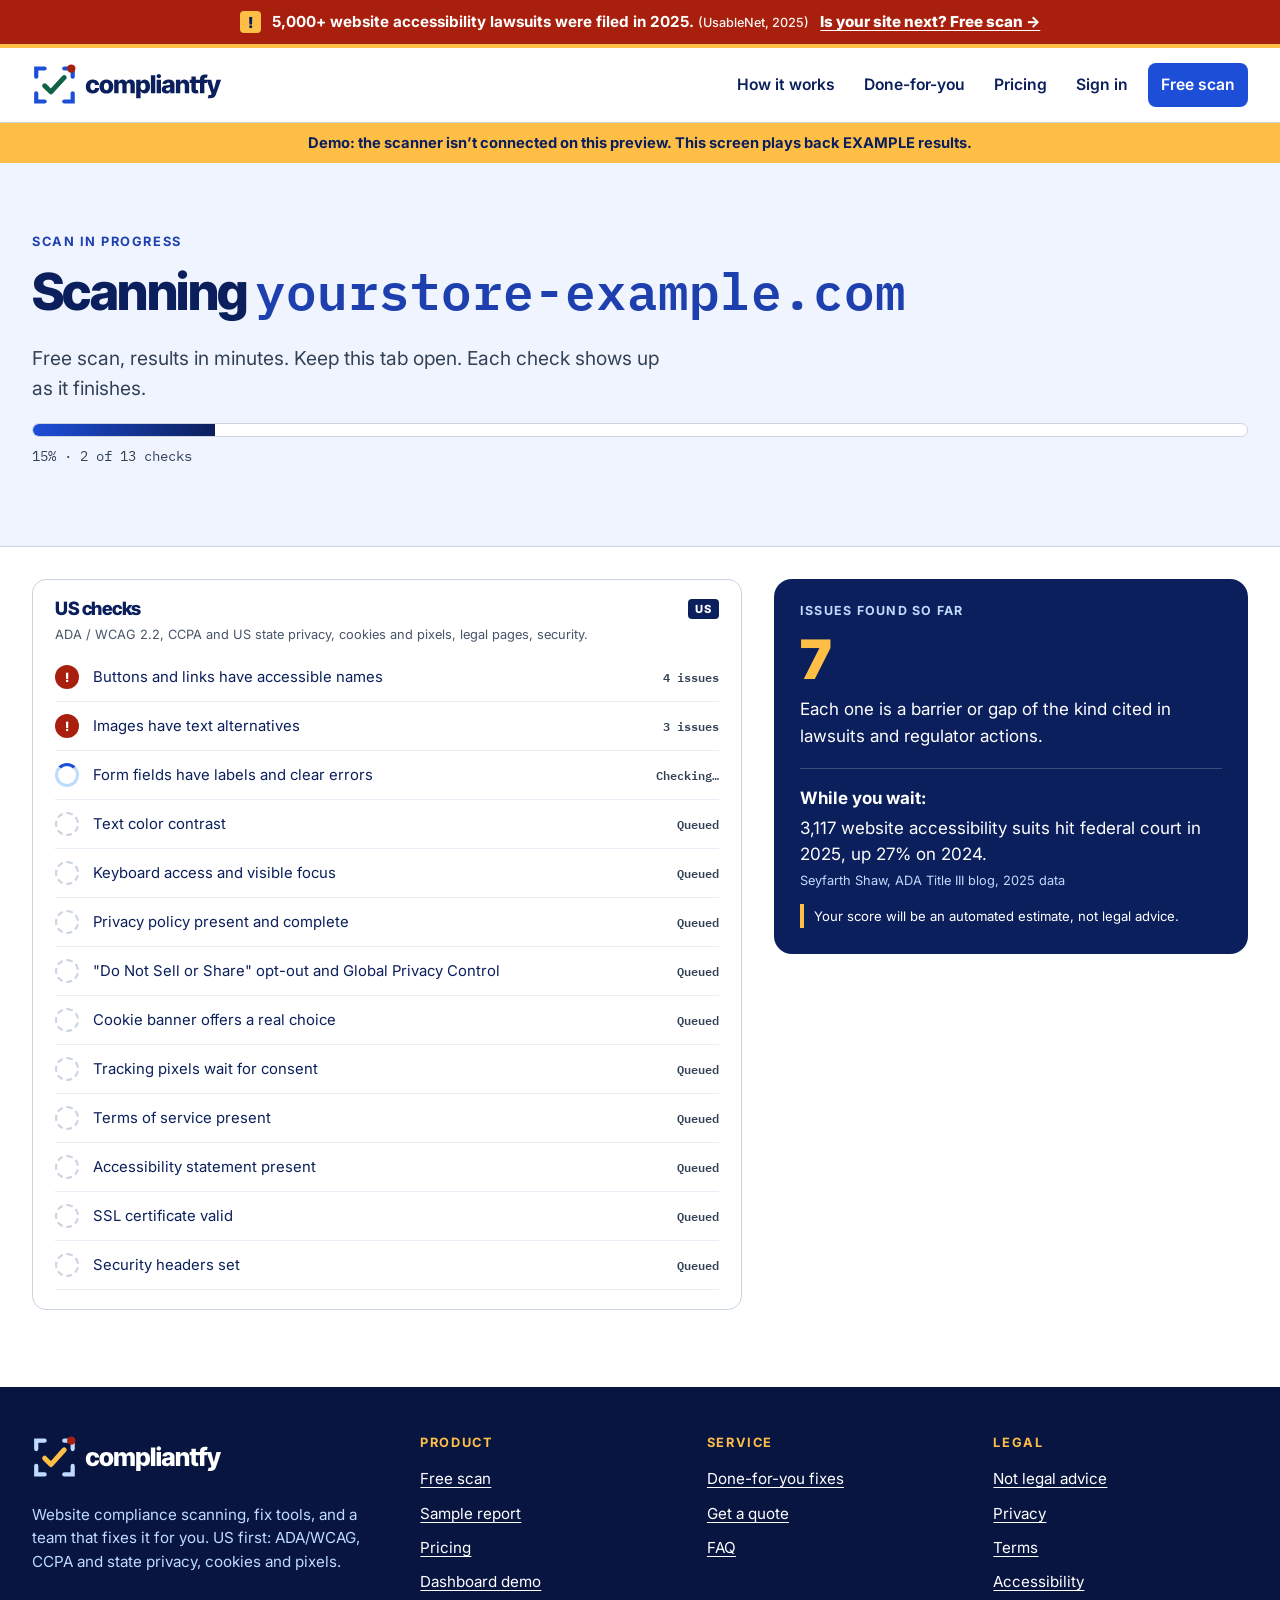
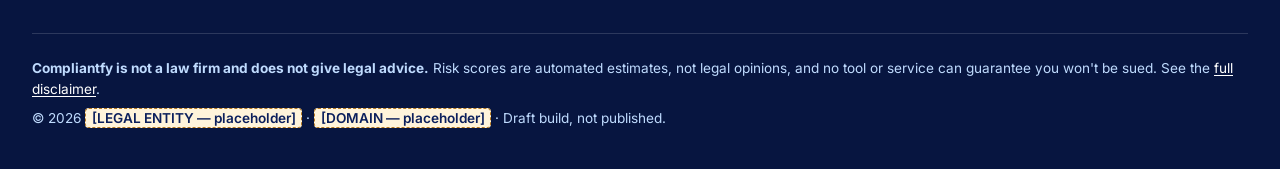
==== commit f21a1225: "Wire scan/report screens to Compliantfy scanner API (config.js apiBase; demo mode when unset/unreach" ====
--- a/scan.html
+++ b/scan.html
@@ -61,6 +61,6 @@
 <p>© 2026 <span class="ph">[LEGAL ENTITY — placeholder]</span> · <span class="ph">[DOMAIN — placeholder]</span> · Draft build, not published.</p>
 </div></div></footer>
 <script src="assets/js/site.js" defer></script>
-<script src="data/sample-results.js"></script><script src="assets/js/results.js"></script>
-<script>CF.load().then(function(r){r=JSON.parse(JSON.stringify(r));document.querySelectorAll('[data-r=site]').forEach(function(e){e.textContent=CF.site(r);});CF.demoScan(r,{eu:CF.euOn()});});</script>
+<script src="assets/js/config.js"></script><script src="data/sample-results.js"></script><script src="assets/js/results.js"></script>
+<script src="assets/js/scan-live.js"></script>
 </body></html>
